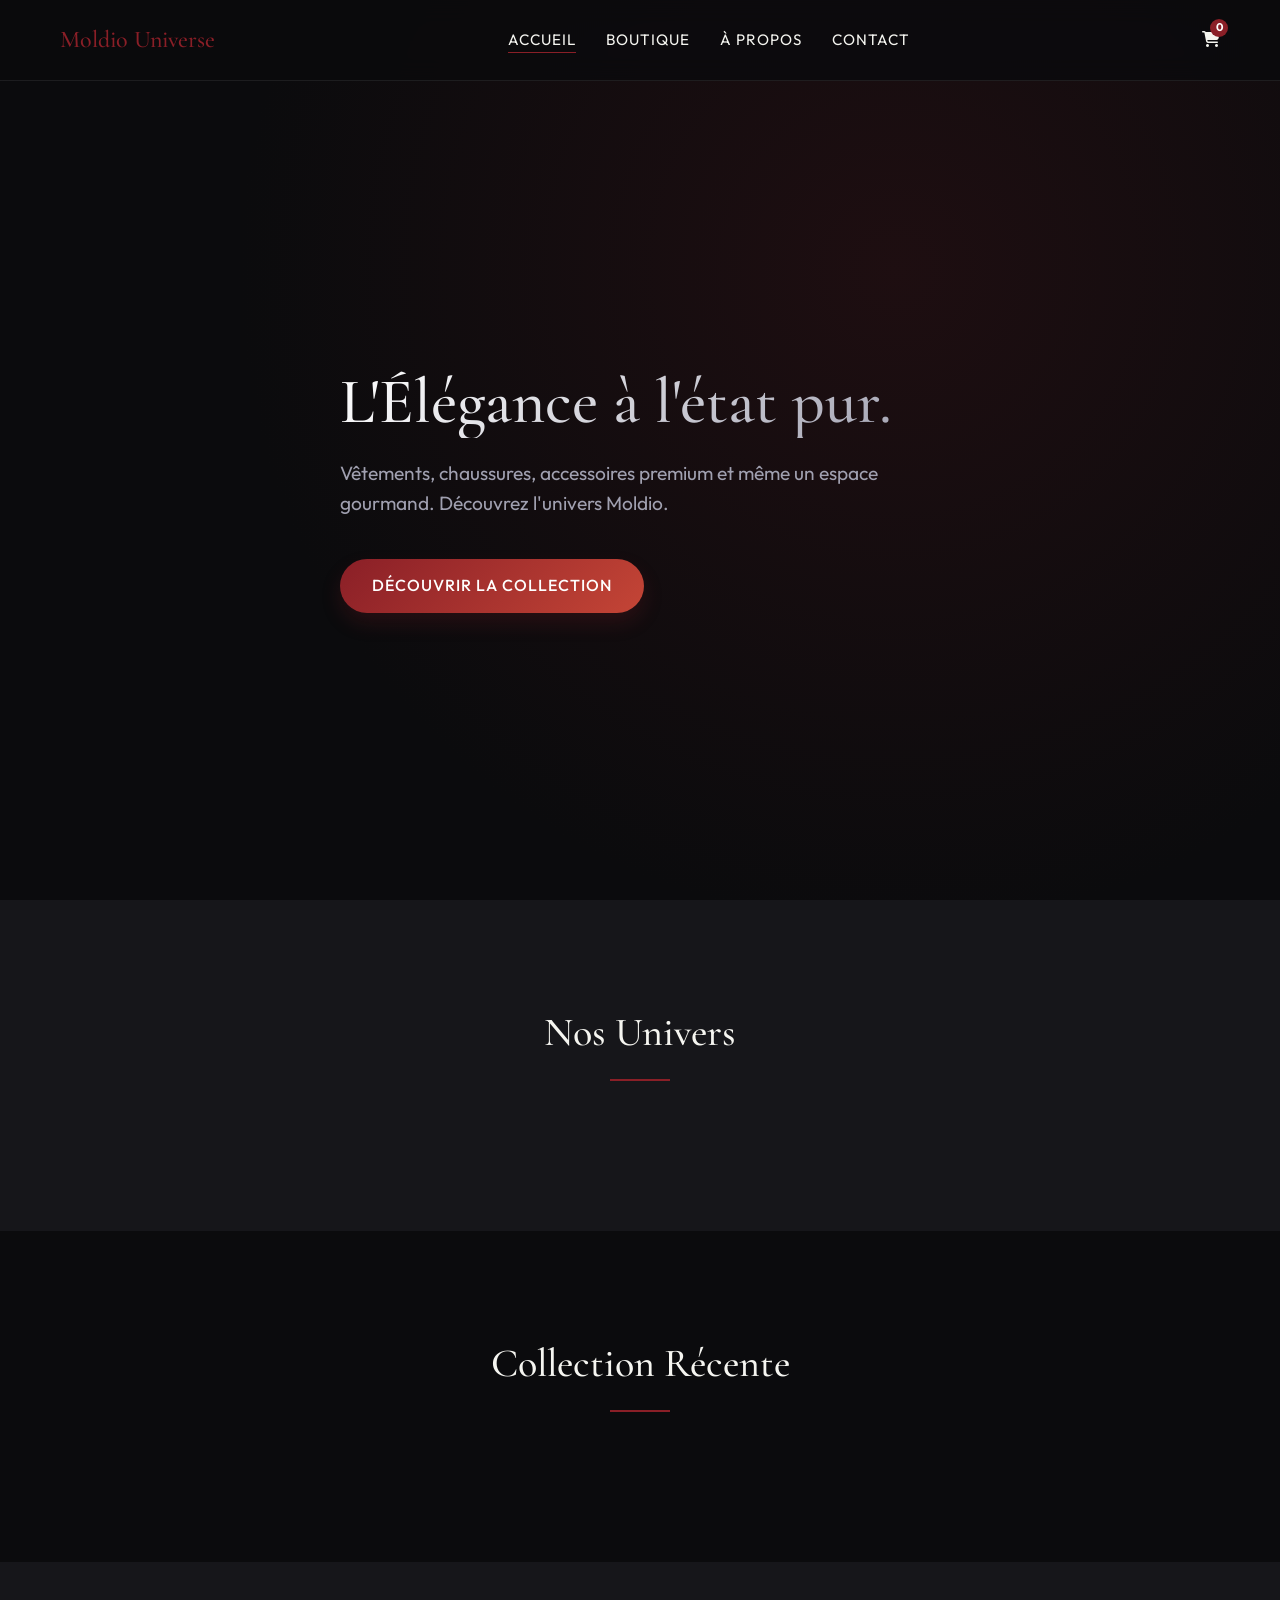
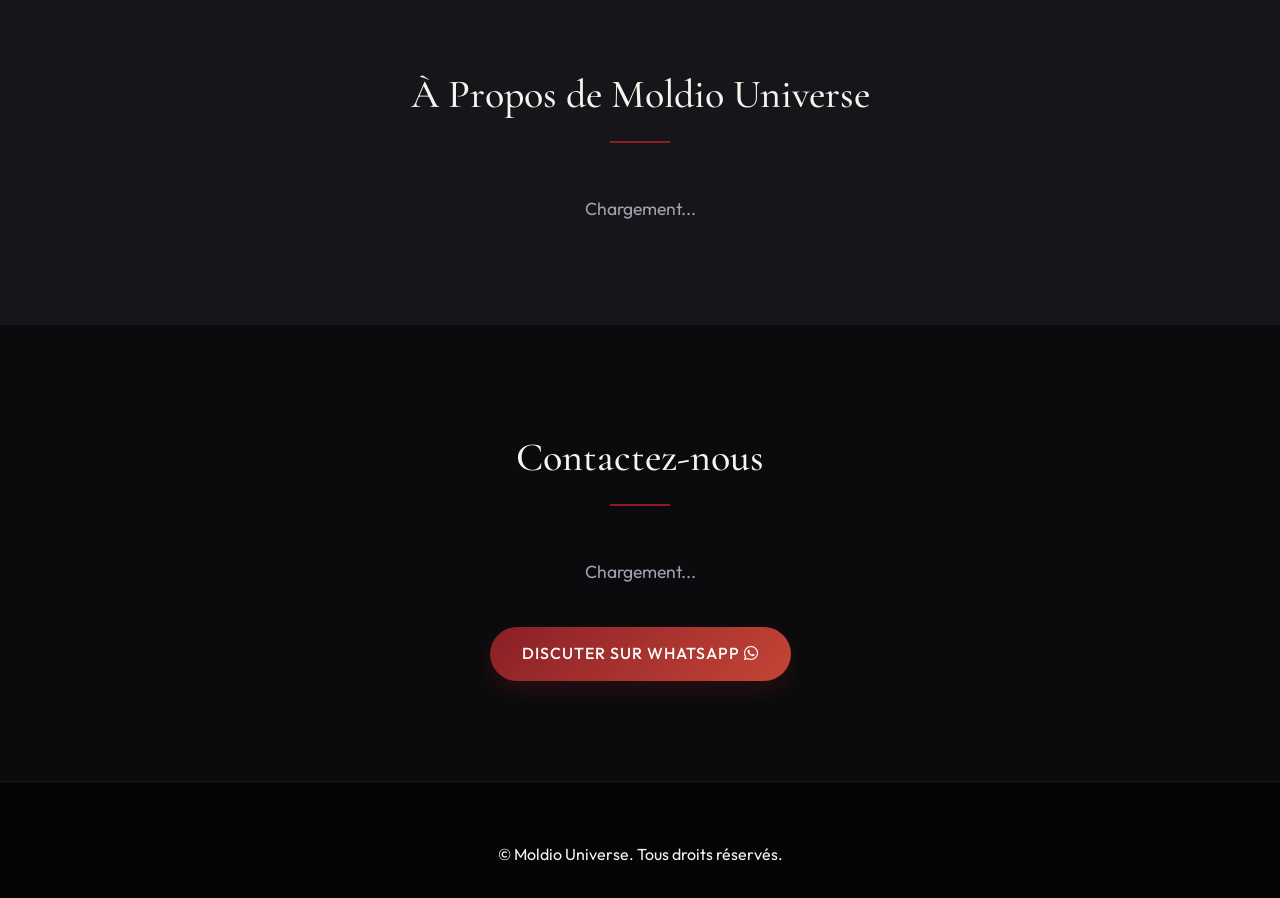
==== index.html @ be62b503 "Feature: Checkout modal with full details and cancel order logic" ====
<!DOCTYPE html>
<html lang="fr">
<head>
    <meta charset="UTF-8">
    <meta name="viewport" content="width=device-width, initial-scale=1.0">
    <title>Moldio Universe — Élégance & Style</title>
    
    <!-- Google Fonts -->
    <link rel="preconnect" href="https://fonts.googleapis.com">
    <link rel="preconnect" href="https://fonts.gstatic.com" crossorigin>
    <link href="https://fonts.googleapis.com/css2?family=Cormorant+Garamond:ital,wght@0,400;0,500;0,600;1,400&family=Outfit:wght@300;400;500;600&display=swap" rel="stylesheet">
    
    <!-- Font Awesome -->
    <link rel="stylesheet" href="https://cdnjs.cloudflare.com/ajax/libs/font-awesome/6.5.1/css/all.min.css">
    
    <!-- Custom CSS -->
    <link rel="stylesheet" href="css/style.css">
</head>
<body>

    <!-- Header & Navigation -->
    <header>
        <div class="container nav-container">
            <a href="#" class="logo-container">
                <!-- Fallback text si l'image ne charge pas -->
                <h2 style="color: var(--brand-primary); font-family: var(--font-serif);">Moldio Universe</h2>
            </a>
            
            <ul class="nav-links">
                <li><a href="#" class="active">Accueil</a></li>
                <li><a href="#shop">Boutique</a></li>
                <li><a href="#about">À Propos</a></li>
                <li><a href="#contact">Contact</a></li>
            </ul>

            <div class="nav-icons">
                <div class="cart-icon-wrapper" id="open-cart-btn">
                    <i class="fa-solid fa-cart-shopping"></i>
                    <span class="cart-badge" id="cart-count">0</span>
                </div>
            </div>
        </div>
    </header>

    <!-- Hero Section -->
    <section class="hero">
        <div class="container">
            <div class="hero-content fade-in">
                <h1 class="hero-title">L'Élégance à l'état pur.</h1>
                <p class="hero-subtitle">Vêtements, chaussures, accessoires premium et même un espace gourmand. Découvrez l'univers Moldio.</p>
                <a href="#shop" class="btn-primary">Découvrir la collection</a>
            </div>
        </div>
    </section>

    <!-- Categories Section -->
    <section class="categories">
        <div class="container">
            <h2 class="section-title">Nos Univers</h2>
            <div class="category-grid" id="category-grid">
                <!-- Injecté via JS -->
            </div>
        </div>
    </section>

    <!-- Products Section -->
    <section class="products-section" id="shop">
        <div class="container">
            <h2 class="section-title">Collection Récente</h2>
            <div class="product-grid" id="product-grid">
                <!-- Injecté via JS -->
            </div>
        </div>
    </section>

    <!-- Cart Slide Panel -->
    <div class="modal-overlay" id="cart-modal">
        <div class="cart-panel">
            <div class="cart-header">
                <h3>Votre Panier</h3>
                <button class="close-btn" id="close-cart-btn"><i class="fa-solid fa-xmark"></i></button>
            </div>
            
            <div class="cart-items" id="cart-items">
                <!-- Injecté via JS -->
            </div>

            <div class="cart-footer">
                <div class="promo-container">
                    <input type="text" id="promo-code" placeholder="Code promo">
                    <button class="btn-primary" id="apply-promo-btn" style="padding: 10px 15px; font-size: 0.8rem;">Appliquer</button>
                </div>
                <div class="cart-total">
                    <span>Total</span>
                    <span id="cart-total-price">0 FCFA</span>
                </div>
                
                <button class="btn-primary" id="checkout-btn" style="width: 100%;">Valider la commande</button>
            </div>
        </div>
    </div>

    <!-- Checkout Modal -->
    <div class="modal-overlay" id="checkout-modal">
        <div class="product-modal" style="max-width: 500px; padding: 30px;">
            <button class="close-btn" id="close-checkout-btn" style="position: absolute; top: 20px; right: 20px; z-index: 10;"><i class="fa-solid fa-xmark"></i></button>
            <h2 style="margin-bottom: 20px; font-family: var(--font-serif); color: var(--brand-primary);">Détails de Livraison</h2>
            
            <div style="margin-bottom: 15px;">
                <input type="text" id="client-name" placeholder="Votre Prénom et Nom *" style="width: 100%; margin-bottom: 15px; padding: 12px; background: rgba(255,255,255,0.05); border: 1px solid var(--glass-border); color: white; border-radius: 6px;" required>
                
                <input type="tel" id="client-phone" placeholder="Votre numéro de téléphone *" style="width: 100%; margin-bottom: 15px; padding: 12px; background: rgba(255,255,255,0.05); border: 1px solid var(--glass-border); color: white; border-radius: 6px;" required>
                
                <input type="text" id="client-address" placeholder="Adresse de livraison complète *" style="width: 100%; margin-bottom: 15px; padding: 12px; background: rgba(255,255,255,0.05); border: 1px solid var(--glass-border); color: white; border-radius: 6px;" required>
                
                <textarea id="client-notes" rows="3" placeholder="Commentaire facultatif (ex: taille, couleur, instruction de livraison...)" style="width: 100%; margin-bottom: 20px; padding: 12px; background: rgba(255,255,255,0.05); border: 1px solid var(--glass-border); color: white; border-radius: 6px;"></textarea>
            </div>

            <button class="btn-primary" id="confirm-checkout-btn" style="width: 100%;">Confirmer et ouvrir WhatsApp <i class="fa-brands fa-whatsapp"></i></button>
        </div>
    </div>

    <!-- Product Details Modal -->
    <div class="modal-overlay" id="product-detail-modal">
        <div class="product-modal">
            <button class="close-btn" id="close-product-btn" style="position: absolute; top: 20px; right: 20px; z-index: 10;"><i class="fa-solid fa-xmark"></i></button>
            
            <div class="pm-image">
                <img src="" id="pm-img" alt="Produit">
            </div>
            
            <div class="pm-details">
                <span class="pm-category" id="pm-category">Catégorie</span>
                <h2 class="pm-title" id="pm-title">Nom du produit</h2>
                <div class="pm-price" id="pm-price">0 FCFA</div>
                <p class="pm-desc" id="pm-desc">Description complète du produit...</p>
                
                <button class="btn-primary" id="pm-add-to-cart">Ajouter au panier</button>

                <div class="comments-section">
                    <h3>Commentaires (<span id="pm-comments-count">0</span>)</h3>
                    <div class="comment-form">
                        <input type="text" id="comment-author" placeholder="Votre nom">
                        <textarea id="comment-text" rows="3" placeholder="Laissez un avis sur ce produit..."></textarea>
                        <button class="btn-primary" id="submit-comment-btn" style="padding: 10px;">Envoyer</button>
                    </div>
                    <div class="comment-list" id="comment-list">
                        <!-- Injecté via JS -->
                    </div>
                </div>
            </div>
        </div>
    </div>

    <!-- About Section -->
    <section class="products-section" id="about" style="background-color: var(--bg-color-alt);">
        <div class="container">
            <h2 class="section-title">À Propos de Moldio Universe</h2>
            <div style="max-width: 800px; margin: 0 auto; text-align: center; color: var(--text-muted); font-size: 1.1rem; line-height: 1.8;" id="about-content">
                Chargement...
            </div>
        </div>
    </section>

    <!-- Contact Section -->
    <section class="products-section" id="contact">
        <div class="container">
            <h2 class="section-title">Contactez-nous</h2>
            <div style="max-width: 800px; margin: 0 auto; text-align: center; color: var(--text-muted); font-size: 1.1rem; line-height: 1.8;" id="contact-content">
                Chargement...
            </div>
            <div style="text-align: center; margin-top: 40px;">
                <a href="https://wa.me/221777528463" class="btn-primary">Discuter sur WhatsApp <i class="fa-brands fa-whatsapp"></i></a>
            </div>
        </div>
    </section>

    <footer>
        <div class="container">
            <p>&copy; <span id="year"></span> Moldio Universe. Tous droits réservés.</p>
        </div>
    </footer>

    <!-- Application Script -->
    <script type="module" src="js/app.js"></script>
</body>
</html>
---- css/style.css ----
:root {
  /* Colors */
  --bg-color: #0b0b0d; /* Very dark background */
  --bg-color-alt: #16161a;
  --text-main: #f5f5f0; /* Creamy white */
  --text-muted: #a0a0b0;
  
  /* Brand Colors from Logo */
  --brand-primary: #8a1f27; /* Burgundy */
  --brand-primary-light: #b02a35;
  --brand-accent: #c44536; /* Lighter red for contrast */
  
  /* UI Elements */
  --glass-bg: rgba(255, 255, 255, 0.03);
  --glass-border: rgba(255, 255, 255, 0.08);
  
  /* Typography */
  --font-sans: 'Outfit', sans-serif;
  --font-serif: 'Cormorant Garamond', serif;

  /* Spacing & Radii */
  --radius-sm: 8px;
  --radius-md: 16px;
  --radius-lg: 24px;
  --transition: all 0.3s cubic-bezier(0.25, 0.8, 0.25, 1);
}

* {
  margin: 0;
  padding: 0;
  box-sizing: border-box;
}

body {
  font-family: var(--font-sans);
  background-color: var(--bg-color);
  color: var(--text-main);
  line-height: 1.6;
  overflow-x: hidden;
}

h1, h2, h3, h4, h5, h6 {
  font-family: var(--font-serif);
  font-weight: 500;
}

a {
  color: inherit;
  text-decoration: none;
}

button {
  cursor: pointer;
  font-family: var(--font-sans);
  border: none;
  background: none;
  color: inherit;
}

/* --- Layout --- */
.container {
  max-width: 1200px;
  margin: 0 auto;
  padding: 0 20px;
}

/* --- Header / Nav --- */
header {
  position: fixed;
  top: 0;
  left: 0;
  width: 100%;
  z-index: 1000;
  background: rgba(11, 11, 13, 0.8);
  backdrop-filter: blur(12px);
  -webkit-backdrop-filter: blur(12px);
  border-bottom: 1px solid var(--glass-border);
  transition: var(--transition);
}

.nav-container {
  display: flex;
  justify-content: space-between;
  align-items: center;
  height: 80px;
}

.logo-container img {
  height: 50px;
  object-fit: contain;
}

.nav-links {
  display: flex;
  gap: 30px;
  list-style: none;
}

.nav-links a {
  font-size: 0.95rem;
  text-transform: uppercase;
  letter-spacing: 1px;
  position: relative;
  transition: var(--transition);
}

.nav-links a::after {
  content: '';
  position: absolute;
  bottom: -4px;
  left: 0;
  width: 0%;
  height: 1px;
  background-color: var(--brand-primary);
  transition: var(--transition);
}

.nav-links a:hover::after, .nav-links a.active::after {
  width: 100%;
}

.nav-icons {
  display: flex;
  gap: 20px;
  align-items: center;
}

.cart-icon-wrapper {
  position: relative;
  cursor: pointer;
}

.cart-badge {
  position: absolute;
  top: -8px;
  right: -8px;
  background: var(--brand-primary);
  color: white;
  font-size: 0.7rem;
  width: 18px;
  height: 18px;
  display: flex;
  align-items: center;
  justify-content: center;
  border-radius: 50%;
  font-weight: bold;
}

/* --- Hero Section --- */
.hero {
  min-height: 100vh;
  display: flex;
  align-items: center;
  position: relative;
  padding-top: 80px;
  background: radial-gradient(circle at 70% 30%, rgba(138, 31, 39, 0.15) 0%, rgba(11, 11, 13, 1) 60%);
}

.hero-content {
  max-width: 600px;
  z-index: 2;
}

.hero-title {
  font-size: 4rem;
  line-height: 1.1;
  margin-bottom: 20px;
  background: linear-gradient(135deg, #fff 0%, #a0a0b0 100%);
  -webkit-background-clip: text;
  -webkit-text-fill-color: transparent;
}

.hero-subtitle {
  font-size: 1.2rem;
  color: var(--text-muted);
  margin-bottom: 40px;
}

.btn-primary {
  background: linear-gradient(135deg, var(--brand-primary) 0%, var(--brand-accent) 100%);
  color: white;
  padding: 14px 32px;
  border-radius: 30px;
  font-size: 1rem;
  text-transform: uppercase;
  letter-spacing: 1px;
  font-weight: 500;
  transition: var(--transition);
  display: inline-block;
  box-shadow: 0 10px 20px rgba(138, 31, 39, 0.2);
}

.btn-primary:hover {
  transform: translateY(-3px);
  box-shadow: 0 15px 25px rgba(138, 31, 39, 0.4);
}

/* --- Categories --- */
.section-title {
  font-size: 2.5rem;
  text-align: center;
  margin-bottom: 50px;
  position: relative;
}

.section-title::after {
  content: '';
  display: block;
  width: 60px;
  height: 2px;
  background: var(--brand-primary);
  margin: 15px auto 0;
}

.categories {
  padding: 100px 0;
  background-color: var(--bg-color-alt);
}

.category-grid {
  display: grid;
  grid-template-columns: repeat(auto-fill, minmax(200px, 1fr));
  gap: 20px;
}

.category-card {
  background: var(--glass-bg);
  border: 1px solid var(--glass-border);
  border-radius: var(--radius-md);
  padding: 30px 20px;
  text-align: center;
  transition: var(--transition);
  cursor: pointer;
  backdrop-filter: blur(10px);
}

.category-card:hover {
  background: rgba(255, 255, 255, 0.08);
  transform: translateY(-5px);
  border-color: var(--brand-primary);
}

.category-icon {
  font-size: 2rem;
  color: var(--brand-primary-light);
  margin-bottom: 15px;
}

/* --- Products --- */
.products-section {
  padding: 100px 0;
}

.product-grid {
  display: grid;
  grid-template-columns: repeat(auto-fill, minmax(280px, 1fr));
  gap: 30px;
}

.product-card {
  background: var(--bg-color-alt);
  border-radius: var(--radius-md);
  overflow: hidden;
  transition: var(--transition);
  border: 1px solid transparent;
}

.product-card:hover {
  border-color: var(--glass-border);
  transform: translateY(-5px);
  box-shadow: 0 15px 30px rgba(0,0,0,0.5);
}

.product-img-wrapper {
  width: 100%;
  height: 350px;
  position: relative;
  overflow: hidden;
  background: #1a1a20;
}

.product-img {
  width: 100%;
  height: 100%;
  object-fit: cover;
  transition: transform 0.5s ease;
}

.product-card:hover .product-img {
  transform: scale(1.05);
}

.product-info {
  padding: 20px;
}

.product-category {
  font-size: 0.8rem;
  text-transform: uppercase;
  color: var(--brand-primary-light);
  letter-spacing: 1px;
  margin-bottom: 5px;
}

.product-name {
  font-size: 1.2rem;
  margin-bottom: 10px;
  white-space: nowrap;
  overflow: hidden;
  text-overflow: ellipsis;
}

.product-price {
  font-size: 1.3rem;
  font-weight: 600;
  color: white;
  margin-bottom: 15px;
}

.btn-outline {
  width: 100%;
  padding: 10px;
  border: 1px solid var(--brand-primary);
  color: white;
  border-radius: 30px;
  text-transform: uppercase;
  letter-spacing: 1px;
  font-size: 0.9rem;
  transition: var(--transition);
}

.btn-outline:hover {
  background: var(--brand-primary);
}

/* --- Modals (Cart & Product Details) --- */
.modal-overlay {
  position: fixed;
  top: 0;
  left: 0;
  width: 100%;
  height: 100%;
  background: rgba(0, 0, 0, 0.7);
  backdrop-filter: blur(5px);
  z-index: 2000;
  display: flex;
  justify-content: center;
  align-items: center;
  opacity: 0;
  pointer-events: none;
  transition: var(--transition);
}

.modal-overlay.active {
  opacity: 1;
  pointer-events: all;
}

/* Cart Panel (Slide from right) */
.cart-panel {
  position: absolute;
  top: 0;
  right: -400px;
  width: 400px;
  max-width: 100%;
  height: 100%;
  background: var(--bg-color-alt);
  border-left: 1px solid var(--glass-border);
  padding: 30px;
  display: flex;
  flex-direction: column;
  transition: transform 0.4s cubic-bezier(0.25, 0.8, 0.25, 1);
}

.modal-overlay.active .cart-panel {
  transform: translateX(-400px);
}

.cart-header {
  display: flex;
  justify-content: space-between;
  align-items: center;
  margin-bottom: 30px;
  border-bottom: 1px solid var(--glass-border);
  padding-bottom: 15px;
}

.close-btn {
  font-size: 1.5rem;
  color: var(--text-muted);
}

.close-btn:hover {
  color: white;
}

.cart-items {
  flex: 1;
  overflow-y: auto;
  display: flex;
  flex-direction: column;
  gap: 20px;
}

.cart-item {
  display: flex;
  gap: 15px;
  background: var(--glass-bg);
  padding: 10px;
  border-radius: var(--radius-sm);
}

.cart-item img {
  width: 70px;
  height: 70px;
  object-fit: cover;
  border-radius: 4px;
}

.cart-item-info {
  flex: 1;
}

.cart-item-title {
  font-size: 0.9rem;
  margin-bottom: 5px;
}

.cart-item-price {
  font-weight: bold;
  color: var(--brand-primary-light);
}

.cart-item-qty {
  display: flex;
  align-items: center;
  gap: 10px;
  margin-top: 5px;
}

.qty-btn {
  background: rgba(255,255,255,0.1);
  width: 24px;
  height: 24px;
  border-radius: 4px;
  display: flex;
  align-items: center;
  justify-content: center;
}

.cart-footer {
  margin-top: 20px;
  padding-top: 20px;
  border-top: 1px solid var(--glass-border);
}

.promo-container {
  display: flex;
  gap: 10px;
  margin-bottom: 20px;
}

.promo-container input {
  flex: 1;
  background: rgba(255,255,255,0.05);
  border: 1px solid var(--glass-border);
  color: white;
  padding: 10px;
  border-radius: var(--radius-sm);
  outline: none;
}

.cart-total {
  display: flex;
  justify-content: space-between;
  font-size: 1.2rem;
  font-weight: bold;
  margin-bottom: 20px;
}

/* Product Detail Modal */
.product-modal {
  background: var(--bg-color-alt);
  width: 90%;
  max-width: 900px;
  max-height: 90vh;
  border-radius: var(--radius-md);
  border: 1px solid var(--glass-border);
  display: flex;
  overflow: hidden;
  position: relative;
  transform: translateY(20px);
  transition: var(--transition);
}

.modal-overlay.active .product-modal {
  transform: translateY(0);
}

.pm-image {
  flex: 1;
  background: #111;
}

.pm-image img {
  width: 100%;
  height: 100%;
  object-fit: cover;
}

.pm-details {
  flex: 1;
  padding: 40px;
  overflow-y: auto;
  display: flex;
  flex-direction: column;
}

.pm-category {
  color: var(--brand-primary-light);
  font-size: 0.9rem;
  text-transform: uppercase;
  letter-spacing: 1px;
}

.pm-title {
  font-size: 2rem;
  margin: 10px 0 20px;
}

.pm-price {
  font-size: 1.5rem;
  font-weight: bold;
  margin-bottom: 30px;
}

.pm-desc {
  color: var(--text-muted);
  margin-bottom: 30px;
  line-height: 1.8;
}

/* Comments Section */
.comments-section {
  margin-top: 40px;
  border-top: 1px solid var(--glass-border);
  padding-top: 20px;
}

.comment-form {
  display: flex;
  flex-direction: column;
  gap: 10px;
  margin-bottom: 30px;
}

.comment-form input, .comment-form textarea {
  background: rgba(255,255,255,0.05);
  border: 1px solid var(--glass-border);
  color: white;
  padding: 12px;
  border-radius: var(--radius-sm);
  font-family: inherit;
  outline: none;
}

.comment-list {
  display: flex;
  flex-direction: column;
  gap: 15px;
}

.comment-card {
  background: rgba(255,255,255,0.02);
  padding: 15px;
  border-radius: var(--radius-sm);
}

.comment-author {
  font-weight: bold;
  font-size: 0.9rem;
  color: var(--brand-primary-light);
  margin-bottom: 5px;
}

.comment-text {
  font-size: 0.9rem;
  color: var(--text-muted);
}

/* Form Styles */
input, select, textarea {
  background: rgba(255,255,255,0.05);
  border: 1px solid var(--glass-border);
  color: white;
  padding: 12px;
  border-radius: var(--radius-sm);
  font-family: inherit;
  outline: none;
}
input:focus, select:focus, textarea:focus {
  border-color: var(--brand-primary);
}

/* Animations */
@keyframes fadeIn {
  from { opacity: 0; transform: translateY(20px); }
  to { opacity: 1; transform: translateY(0); }
}

.fade-in {
  animation: fadeIn 0.6s ease forwards;
}

/* Footer */
footer {
  background: #050505;
  padding: 60px 0 30px;
  text-align: center;
  border-top: 1px solid var(--glass-border);
}

/* Responsive */
@media (max-width: 768px) {
  .nav-links { display: none; } /* Add hamburger menu logic later */
  .hero-title { font-size: 2.5rem; }
  .product-modal { flex-direction: column; overflow-y: auto; }
  .pm-image { min-height: 300px; }
  .cart-panel { right: -100vw; width: 100vw; }
  .modal-overlay.active .cart-panel { transform: translateX(-100vw); }
}
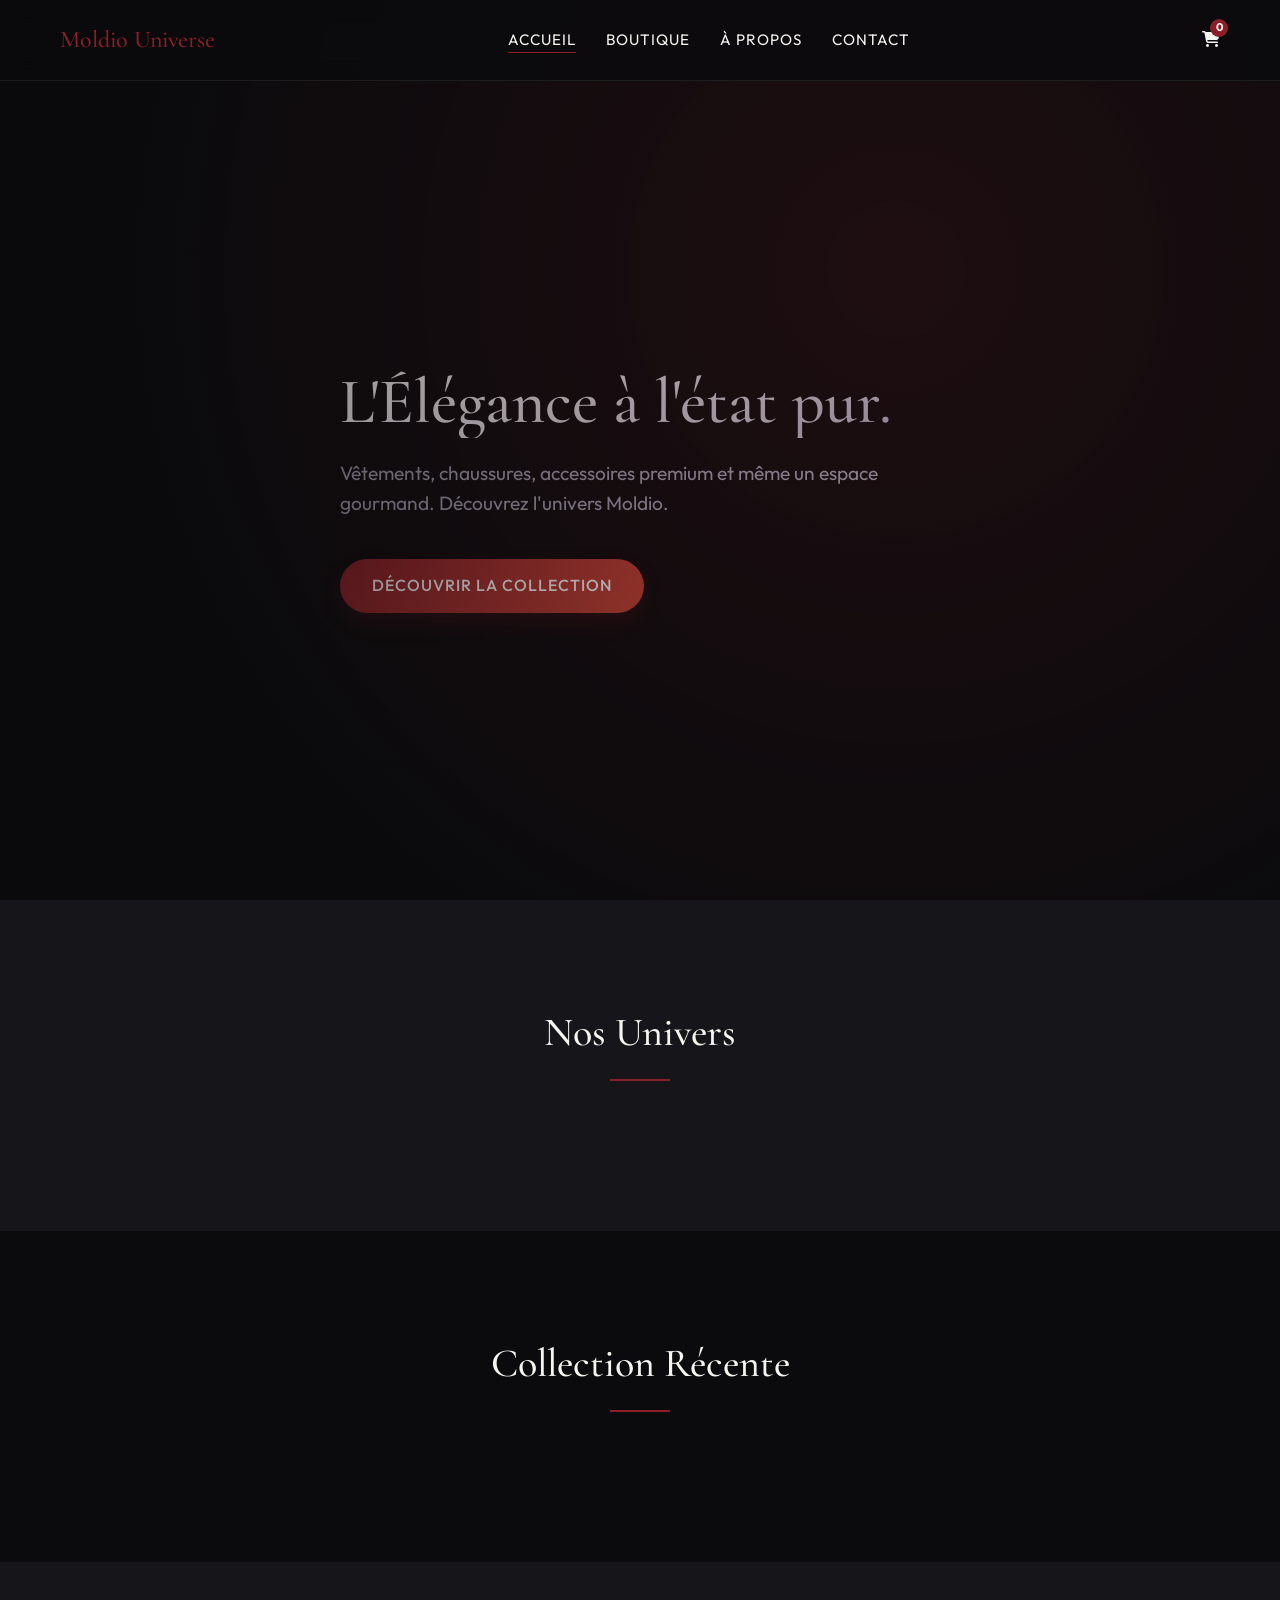
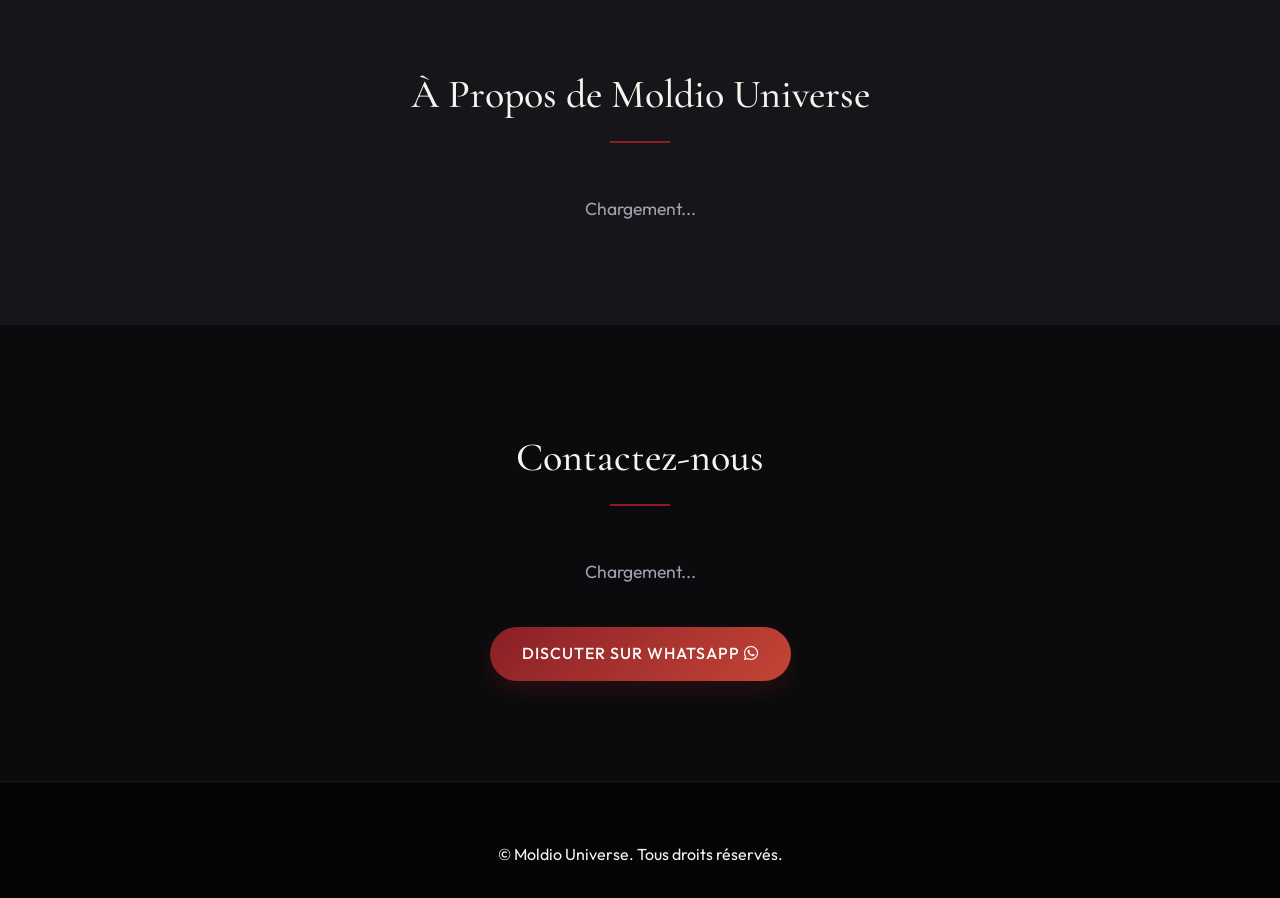
==== commit 800ec35c: "Feat: Add dynamic top bar, promo banner, and hero slider manageable via admin" ====
--- a/index.html
+++ b/index.html
@@ -18,6 +18,13 @@
 </head>
 <body>
 
+    <!-- Top Announcement Bar -->
+    <div class="top-bar" id="top-bar" style="display: none;">
+        <div class="container">
+            <p id="top-bar-text"></p>
+        </div>
+    </div>
+
     <!-- Header & Navigation -->
     <header>
         <div class="container nav-container">
@@ -42,8 +49,17 @@
         </div>
     </header>
 
+    <!-- Mobile Bottom Nav -->
+    <div class="mobile-bottom-nav">
+        <a href="#" class="active"><i class="fa-solid fa-house"></i> Accueil</a>
+        <a href="#shop"><i class="fa-solid fa-store"></i> Boutique</a>
+        <a href="#about"><i class="fa-solid fa-circle-info"></i> À Propos</a>
+        <a href="#contact"><i class="fa-solid fa-envelope"></i> Contact</a>
+    </div>
+
     <!-- Hero Section -->
-    <section class="hero">
+    <section class="hero" id="hero-section">
+        <div class="hero-bg-layer" id="hero-bg-layer"></div>
         <div class="container">
             <div class="hero-content fade-in">
                 <h1 class="hero-title">L'Élégance à l'état pur.</h1>
@@ -60,6 +76,15 @@
             <div class="category-grid" id="category-grid">
                 <!-- Injecté via JS -->
             </div>
+        </div>
+    </section>
+
+    <!-- Promo Banner Section -->
+    <section class="promo-banner-section" id="promo-banner-section" style="display: none; padding: 20px 0;">
+        <div class="container">
+            <a href="#" id="promo-banner-link">
+                <img id="promo-banner-img" src="" alt="Promotion" style="width: 100%; border-radius: 12px; object-fit: cover; max-height: 250px;">
+            </a>
         </div>
     </section>
 
@@ -102,21 +127,48 @@
 
     <!-- Checkout Modal -->
     <div class="modal-overlay" id="checkout-modal">
-        <div class="product-modal" style="max-width: 500px; padding: 30px;">
-            <button class="close-btn" id="close-checkout-btn" style="position: absolute; top: 20px; right: 20px; z-index: 10;"><i class="fa-solid fa-xmark"></i></button>
-            <h2 style="margin-bottom: 20px; font-family: var(--font-serif); color: var(--brand-primary);">Détails de Livraison</h2>
-            
-            <div style="margin-bottom: 15px;">
-                <input type="text" id="client-name" placeholder="Votre Prénom et Nom *" style="width: 100%; margin-bottom: 15px; padding: 12px; background: rgba(255,255,255,0.05); border: 1px solid var(--glass-border); color: white; border-radius: 6px;" required>
-                
-                <input type="tel" id="client-phone" placeholder="Votre numéro de téléphone *" style="width: 100%; margin-bottom: 15px; padding: 12px; background: rgba(255,255,255,0.05); border: 1px solid var(--glass-border); color: white; border-radius: 6px;" required>
-                
-                <input type="text" id="client-address" placeholder="Adresse de livraison complète *" style="width: 100%; margin-bottom: 15px; padding: 12px; background: rgba(255,255,255,0.05); border: 1px solid var(--glass-border); color: white; border-radius: 6px;" required>
-                
-                <textarea id="client-notes" rows="3" placeholder="Commentaire facultatif (ex: taille, couleur, instruction de livraison...)" style="width: 100%; margin-bottom: 20px; padding: 12px; background: rgba(255,255,255,0.05); border: 1px solid var(--glass-border); color: white; border-radius: 6px;"></textarea>
-            </div>
-
-            <button class="btn-primary" id="confirm-checkout-btn" style="width: 100%;">Confirmer et ouvrir WhatsApp <i class="fa-brands fa-whatsapp"></i></button>
+        <div class="checkout-modal-container">
+            <!-- Top Banner -->
+            <div class="cm-banner">
+                <button class="close-btn" id="close-checkout-btn"><i class="fa-solid fa-xmark"></i></button>
+                <div class="cm-icon-wrapper">
+                    <i class="fa-solid fa-box"></i>
+                </div>
+                <h2>Finaliser la commande</h2>
+                <p>Renseignez vos informations pour la livraison</p>
+            </div>
+            
+            <!-- Bottom Form -->
+            <div class="cm-form">
+                <div class="form-group cm-group">
+                    <label for="client-firstname"><i class="fa-solid fa-user"></i> Prénom</label>
+                    <input type="text" id="client-firstname" placeholder="Votre prénom" required>
+                </div>
+                
+                <div class="form-group cm-group">
+                    <label for="client-lastname"><i class="fa-solid fa-user"></i> Nom</label>
+                    <input type="text" id="client-lastname" placeholder="Votre nom de famille" required>
+                </div>
+                
+                <div class="form-group cm-group">
+                    <label for="client-phone"><i class="fa-solid fa-phone"></i> Numéro de téléphone</label>
+                    <input type="tel" id="client-phone" placeholder="+221 7X XXX XX XX" required>
+                </div>
+                
+                <div class="form-group cm-group">
+                    <label for="client-address"><i class="fa-solid fa-location-dot"></i> Adresse de livraison</label>
+                    <textarea id="client-address" rows="3" placeholder="Quartier, rue, point de repère..." required></textarea>
+                </div>
+                
+                <div class="form-group cm-group">
+                    <label for="client-notes"><i class="fa-regular fa-comment-dots"></i> Commentaire (Facultatif)</label>
+                    <textarea id="client-notes" rows="2" placeholder="Ex: Taille M, Couleur Rouge..."></textarea>
+                </div>
+
+                <button class="cm-submit-btn" id="confirm-checkout-btn">
+                    <i class="fa-brands fa-whatsapp"></i> Confirmer et envoyer sur WhatsApp
+                </button>
+            </div>
         </div>
     </div>
 
--- a/css/style.css
+++ b/css/style.css
@@ -146,6 +146,63 @@
   font-weight: bold;
 }
 
+@keyframes bump {
+  0% { transform: scale(1); }
+  50% { transform: scale(1.5); }
+  100% { transform: scale(1); }
+}
+
+.bump {
+  animation: bump 0.3s ease-out;
+}
+
+/* Toast Notification */
+.toast-container {
+  position: fixed;
+  bottom: 20px;
+  right: 20px;
+  z-index: 9999;
+  display: flex;
+  flex-direction: column;
+  gap: 10px;
+  pointer-events: none;
+}
+
+.toast {
+  background: var(--brand-primary);
+  color: white;
+  padding: 12px 20px;
+  border-radius: var(--radius-sm);
+  box-shadow: 0 5px 15px rgba(0,0,0,0.5);
+  display: flex;
+  align-items: center;
+  gap: 10px;
+  font-size: 0.95rem;
+  font-weight: 500;
+  animation: slideInRight 0.3s forwards, fadeOut 0.3s forwards 2.7s;
+}
+
+@keyframes slideInRight {
+  from { transform: translateX(100%); opacity: 0; }
+  to { transform: translateX(0); opacity: 1; }
+}
+
+@keyframes fadeOut {
+  to { opacity: 0; transform: translateY(-10px); }
+}
+
+/* --- Top Bar --- */
+.top-bar {
+  background: linear-gradient(90deg, var(--brand-primary) 0%, var(--brand-accent) 100%);
+  color: white;
+  text-align: center;
+  padding: 8px 15px;
+  font-size: 0.9rem;
+  font-weight: 500;
+  z-index: 1001;
+  position: relative;
+}
+
 /* --- Hero Section --- */
 .hero {
   min-height: 100vh;
@@ -153,7 +210,26 @@
   align-items: center;
   position: relative;
   padding-top: 80px;
-  background: radial-gradient(circle at 70% 30%, rgba(138, 31, 39, 0.15) 0%, rgba(11, 11, 13, 1) 60%);
+  background: var(--bg-color);
+  overflow: hidden;
+}
+
+.hero-bg-layer {
+  position: absolute;
+  inset: 0;
+  background-size: cover;
+  background-position: center;
+  background-repeat: no-repeat;
+  transition: background-image 1s ease-in-out;
+  opacity: 0.5;
+  z-index: 1;
+}
+
+.hero-bg-layer::after {
+  content: '';
+  position: absolute;
+  inset: 0;
+  background: radial-gradient(circle at 70% 30%, rgba(138, 31, 39, 0.3) 0%, rgba(11, 11, 13, 1) 70%);
 }
 
 .hero-content {
@@ -620,12 +696,229 @@
   border-top: 1px solid var(--glass-border);
 }
 
+/* Checkout Modal Redesign (Mockup Match - Site Colors) */
+.checkout-modal-container {
+  width: 90%;
+  max-width: 450px;
+  border-radius: 12px;
+  overflow: hidden;
+  box-shadow: 0 20px 40px rgba(0,0,0,0.8);
+  display: flex;
+  flex-direction: column;
+  transform: translateY(20px);
+  transition: var(--transition);
+  border: 1px solid var(--glass-border);
+}
+
+.modal-overlay.active .checkout-modal-container {
+  transform: translateY(0);
+}
+
+.cm-banner {
+  background: var(--bg-color-alt);
+  padding: 30px 20px;
+  text-align: center;
+  position: relative;
+  border-bottom: 1px solid var(--glass-border);
+}
+
+.cm-banner .close-btn {
+  position: absolute;
+  top: 15px;
+  right: 15px;
+  background: var(--glass-bg);
+  border: none;
+  border-radius: 50%;
+  width: 30px;
+  height: 30px;
+  display: flex;
+  align-items: center;
+  justify-content: center;
+  color: var(--text-muted);
+  cursor: pointer;
+  transition: var(--transition);
+}
+
+.cm-banner .close-btn:hover {
+  background: rgba(255, 255, 255, 0.1);
+  color: white;
+}
+
+.cm-icon-wrapper {
+  background: rgba(138, 31, 39, 0.15); /* Brand Primary with opacity */
+  width: 50px;
+  height: 50px;
+  border-radius: 50%;
+  display: flex;
+  align-items: center;
+  justify-content: center;
+  margin: 0 auto 15px;
+}
+
+.cm-icon-wrapper i {
+  color: var(--brand-primary-light);
+  font-size: 1.5rem;
+}
+
+.cm-banner h2 {
+  color: var(--text-main);
+  font-size: 1.4rem;
+  font-family: var(--font-sans);
+  font-weight: 700;
+  margin-bottom: 5px;
+}
+
+.cm-banner p {
+  color: var(--text-muted);
+  font-size: 0.85rem;
+}
+
+.cm-form {
+  background: var(--bg-color);
+  padding: 25px;
+  display: flex;
+  flex-direction: column;
+  gap: 15px;
+}
+
+.cm-group {
+  display: flex;
+  flex-direction: column;
+  gap: 6px;
+  text-align: left;
+}
+
+.cm-group label {
+  color: var(--brand-primary-light);
+  font-size: 0.85rem;
+  font-weight: 700;
+  display: flex;
+  align-items: center;
+}
+
+.cm-group label i {
+  margin-right: 8px;
+  font-size: 1rem;
+}
+
+.cm-group input, .cm-group textarea {
+  width: 100%;
+  background: var(--glass-bg);
+  border: 1px solid var(--glass-border);
+  color: var(--text-main);
+  padding: 12px 15px;
+  border-radius: 8px;
+  font-family: var(--font-sans);
+  font-size: 0.9rem;
+  transition: border-color 0.2s;
+  outline: none;
+}
+
+.cm-group input::placeholder, .cm-group textarea::placeholder {
+  color: #666;
+}
+
+.cm-group input:focus, .cm-group textarea:focus {
+  border-color: var(--brand-primary);
+  background: rgba(255,255,255,0.05);
+}
+
+.cm-submit-btn {
+  background: linear-gradient(135deg, var(--brand-primary) 0%, var(--brand-accent) 100%);
+  color: white;
+  border: none;
+  border-radius: 8px;
+  padding: 15px;
+  font-size: 1rem;
+  font-weight: 600;
+  display: flex;
+  align-items: center;
+  justify-content: center;
+  gap: 10px;
+  margin-top: 10px;
+  cursor: pointer;
+  transition: var(--transition);
+  width: 100%;
+  box-shadow: 0 5px 15px rgba(138, 31, 39, 0.2);
+}
+
+.cm-submit-btn:hover {
+  transform: translateY(-2px);
+  box-shadow: 0 8px 20px rgba(138, 31, 39, 0.4);
+}
+
+/* Mobile Bottom Nav */
+.mobile-bottom-nav {
+  display: none;
+}
+
 /* Responsive */
 @media (max-width: 768px) {
-  .nav-links { display: none; } /* Add hamburger menu logic later */
-  .hero-title { font-size: 2.5rem; }
-  .product-modal { flex-direction: column; overflow-y: auto; }
-  .pm-image { min-height: 300px; }
-  .cart-panel { right: -100vw; width: 100vw; }
+  .nav-links { display: none; }
+  header { padding: 5px 0; }
+  .nav-container { height: 60px; }
+  .logo-container h2 { font-size: 1.5rem; }
+  
+  .mobile-bottom-nav {
+    display: flex;
+    justify-content: space-around;
+    align-items: center;
+    position: fixed;
+    bottom: 0;
+    left: 0;
+    width: 100%;
+    background: rgba(11, 11, 13, 0.98);
+    backdrop-filter: blur(12px);
+    -webkit-backdrop-filter: blur(12px);
+    border-top: 1px solid var(--glass-border);
+    padding: 12px 0;
+    z-index: 1000;
+    padding-bottom: env(safe-area-inset-bottom, 12px);
+  }
+  
+  .mobile-bottom-nav a {
+    display: flex;
+    flex-direction: column;
+    align-items: center;
+    font-size: 0.7rem;
+    color: var(--text-muted);
+    gap: 4px;
+    text-transform: uppercase;
+    letter-spacing: 0.5px;
+  }
+  
+  .mobile-bottom-nav a.active, .mobile-bottom-nav a:hover {
+    color: var(--brand-primary-light);
+  }
+  
+  .mobile-bottom-nav a i {
+    font-size: 1.3rem;
+  }
+  
+  body { padding-bottom: 70px; }
+  
+  .hero { padding-top: 60px; }
+  .hero-title { font-size: 2.2rem; }
+  .hero-subtitle { font-size: 1rem; }
+  .section-title { font-size: 2rem; }
+  
+  .category-grid { grid-template-columns: repeat(auto-fill, minmax(140px, 1fr)); gap: 15px; }
+  .product-grid { grid-template-columns: repeat(auto-fill, minmax(160px, 1fr)); gap: 15px; }
+  .product-img-wrapper { height: 220px; }
+  
+  .product-modal { flex-direction: column; overflow-y: auto; max-width: 95%; padding: 20px;}
+  .pm-image { min-height: 250px; }
+  .pm-details { padding: 20px; }
+  .pm-title { font-size: 1.5rem; }
+  
+  .cart-panel { right: -100vw; width: 100vw; padding: 20px; border-left: none; }
   .modal-overlay.active .cart-panel { transform: translateX(-100vw); }
-}
+  
+  .toast-container { bottom: 85px; right: 10px; left: 10px; align-items: center; }
+  .toast { width: 100%; max-width: 350px; justify-content: center; animation: slideUpToast 0.3s forwards, fadeOut 0.3s forwards 2.7s; }
+  
+  @keyframes slideUpToast {
+    from { transform: translateY(100%); opacity: 0; }
+    to { transform: translateY(0); opacity: 1; }
+  }
+}
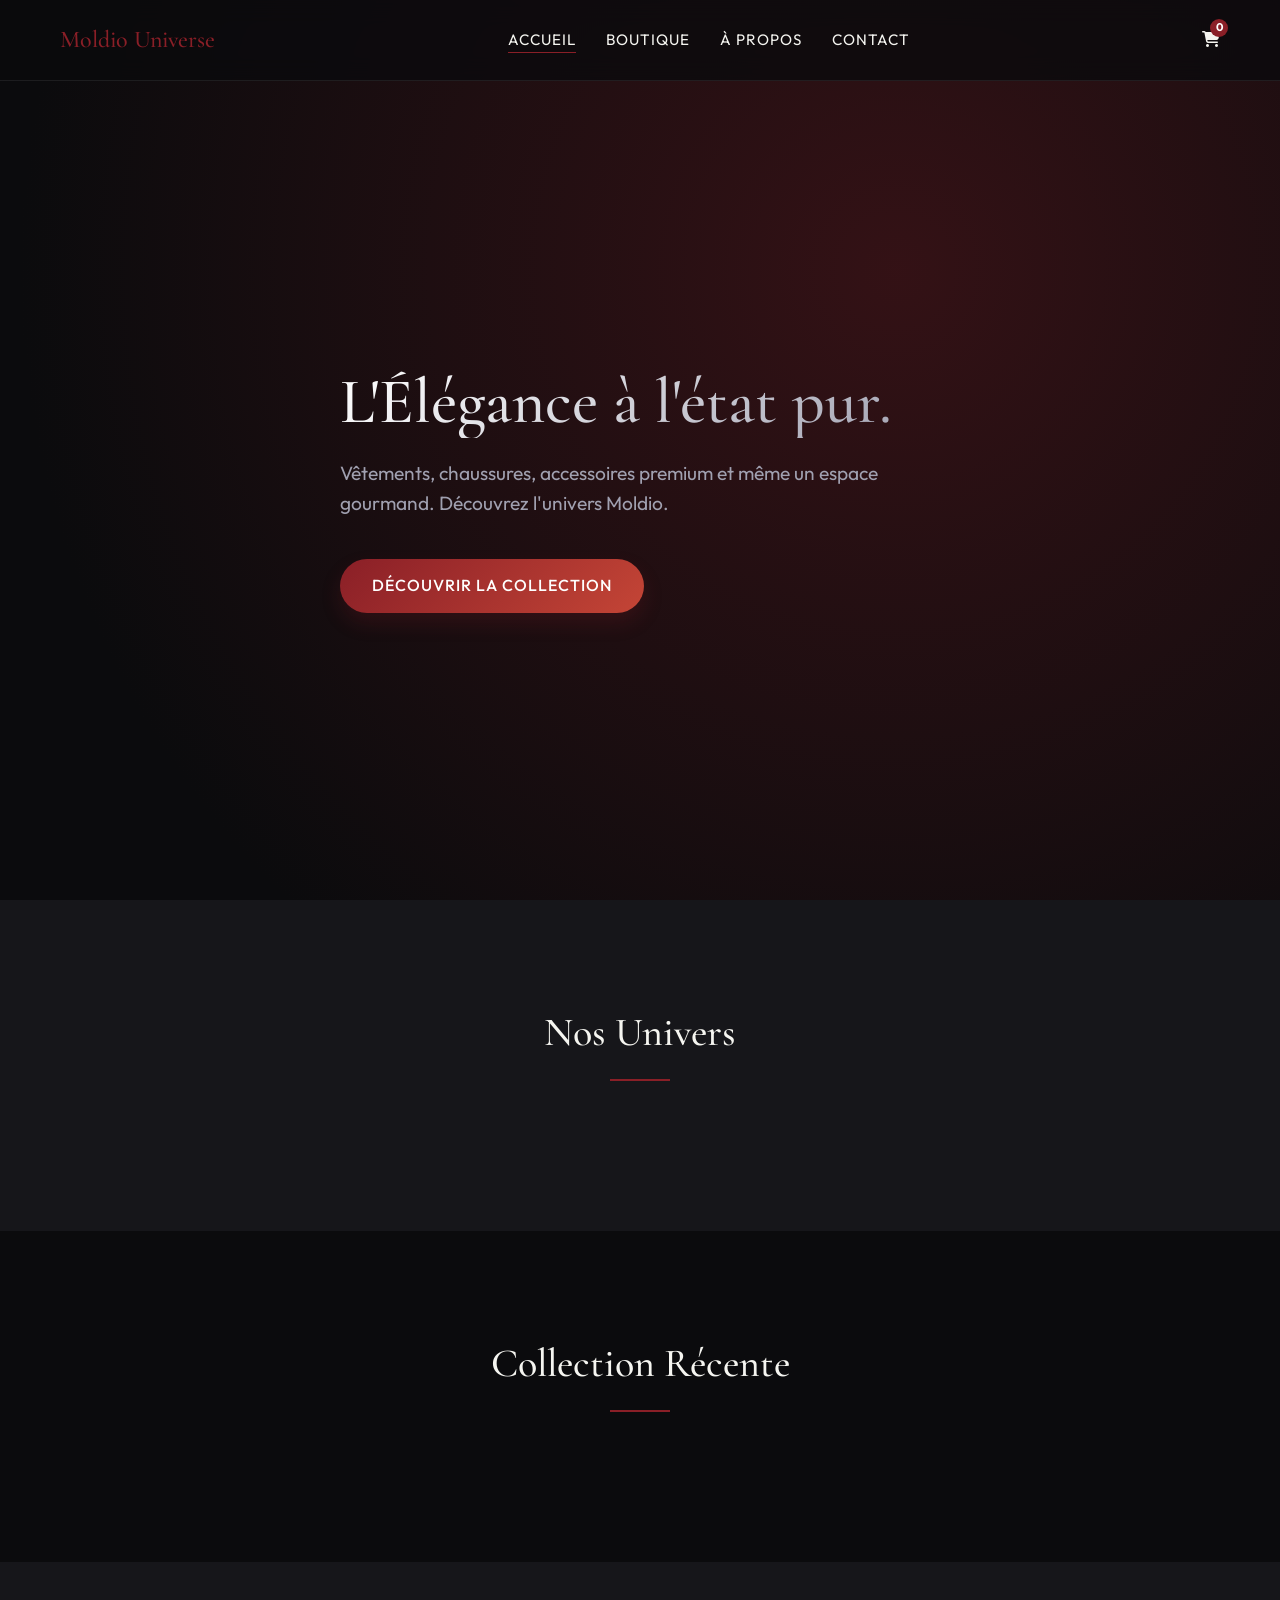
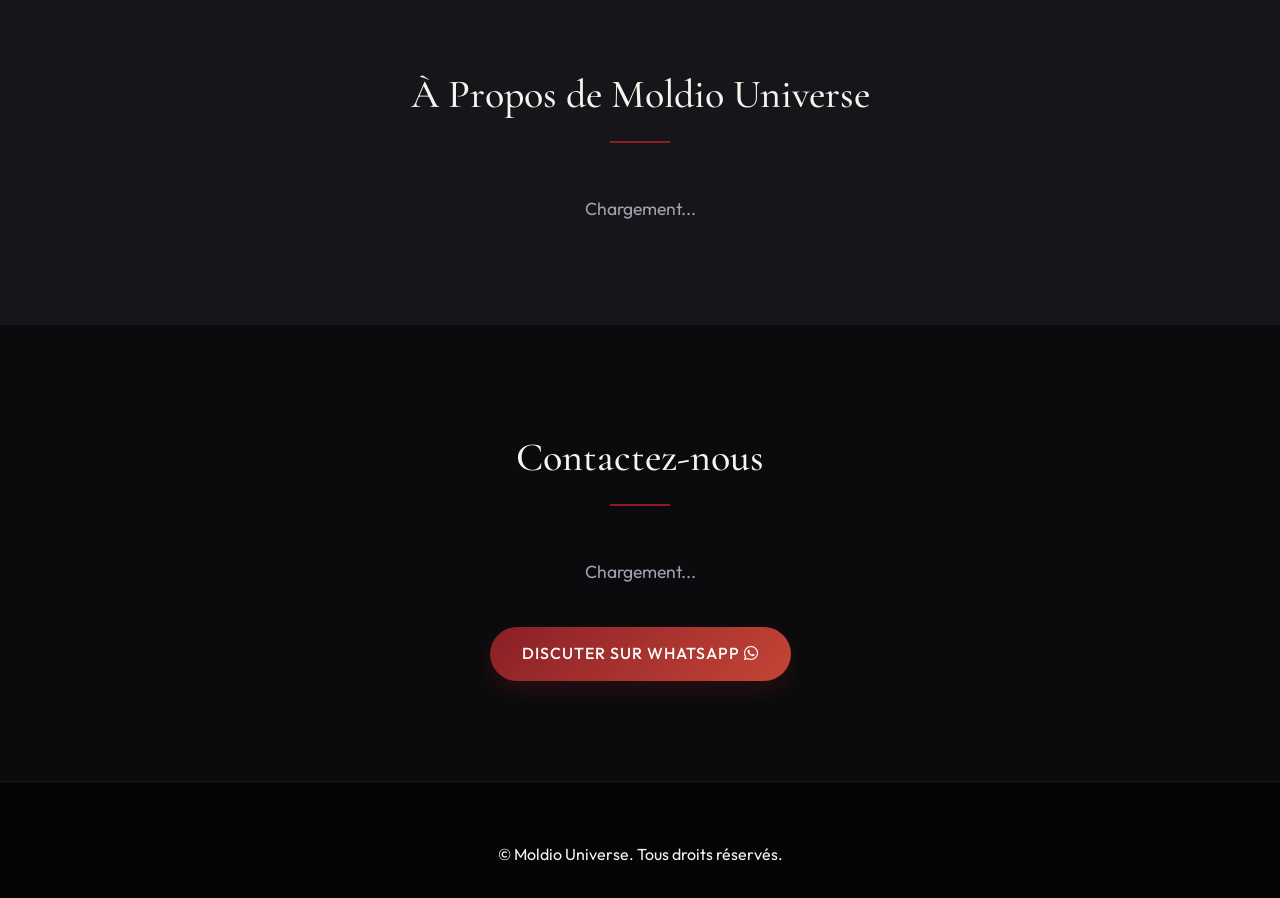
==== commit e53aa48c: "Fix: Move top bar inside header to make it sticky and avoid overlapping" ====
--- a/index.html
+++ b/index.html
@@ -18,15 +18,14 @@
 </head>
 <body>
 
-    <!-- Top Announcement Bar -->
-    <div class="top-bar" id="top-bar" style="display: none;">
-        <div class="container">
-            <p id="top-bar-text"></p>
-        </div>
-    </div>
-
     <!-- Header & Navigation -->
     <header>
+        <!-- Top Announcement Bar -->
+        <div class="top-bar" id="top-bar" style="display: none;">
+            <div class="container">
+                <p id="top-bar-text" style="margin: 0;"></p>
+            </div>
+        </div>
         <div class="container nav-container">
             <a href="#" class="logo-container">
                 <!-- Fallback text si l'image ne charge pas -->
--- a/css/style.css
+++ b/css/style.css
@@ -221,7 +221,7 @@
   background-position: center;
   background-repeat: no-repeat;
   transition: background-image 1s ease-in-out;
-  opacity: 0.5;
+  opacity: 0.8;
   z-index: 1;
 }
 
@@ -229,11 +229,12 @@
   content: '';
   position: absolute;
   inset: 0;
-  background: radial-gradient(circle at 70% 30%, rgba(138, 31, 39, 0.3) 0%, rgba(11, 11, 13, 1) 70%);
+  background: radial-gradient(circle at 70% 30%, rgba(138, 31, 39, 0.4) 0%, rgba(11, 11, 13, 0.7) 80%);
 }
 
 .hero-content {
   max-width: 600px;
+  position: relative;
   z-index: 2;
 }
 
@@ -700,8 +701,9 @@
 .checkout-modal-container {
   width: 90%;
   max-width: 450px;
+  max-height: 90vh;
+  overflow-y: auto;
   border-radius: 12px;
-  overflow: hidden;
   box-shadow: 0 20px 40px rgba(0,0,0,0.8);
   display: flex;
   flex-direction: column;
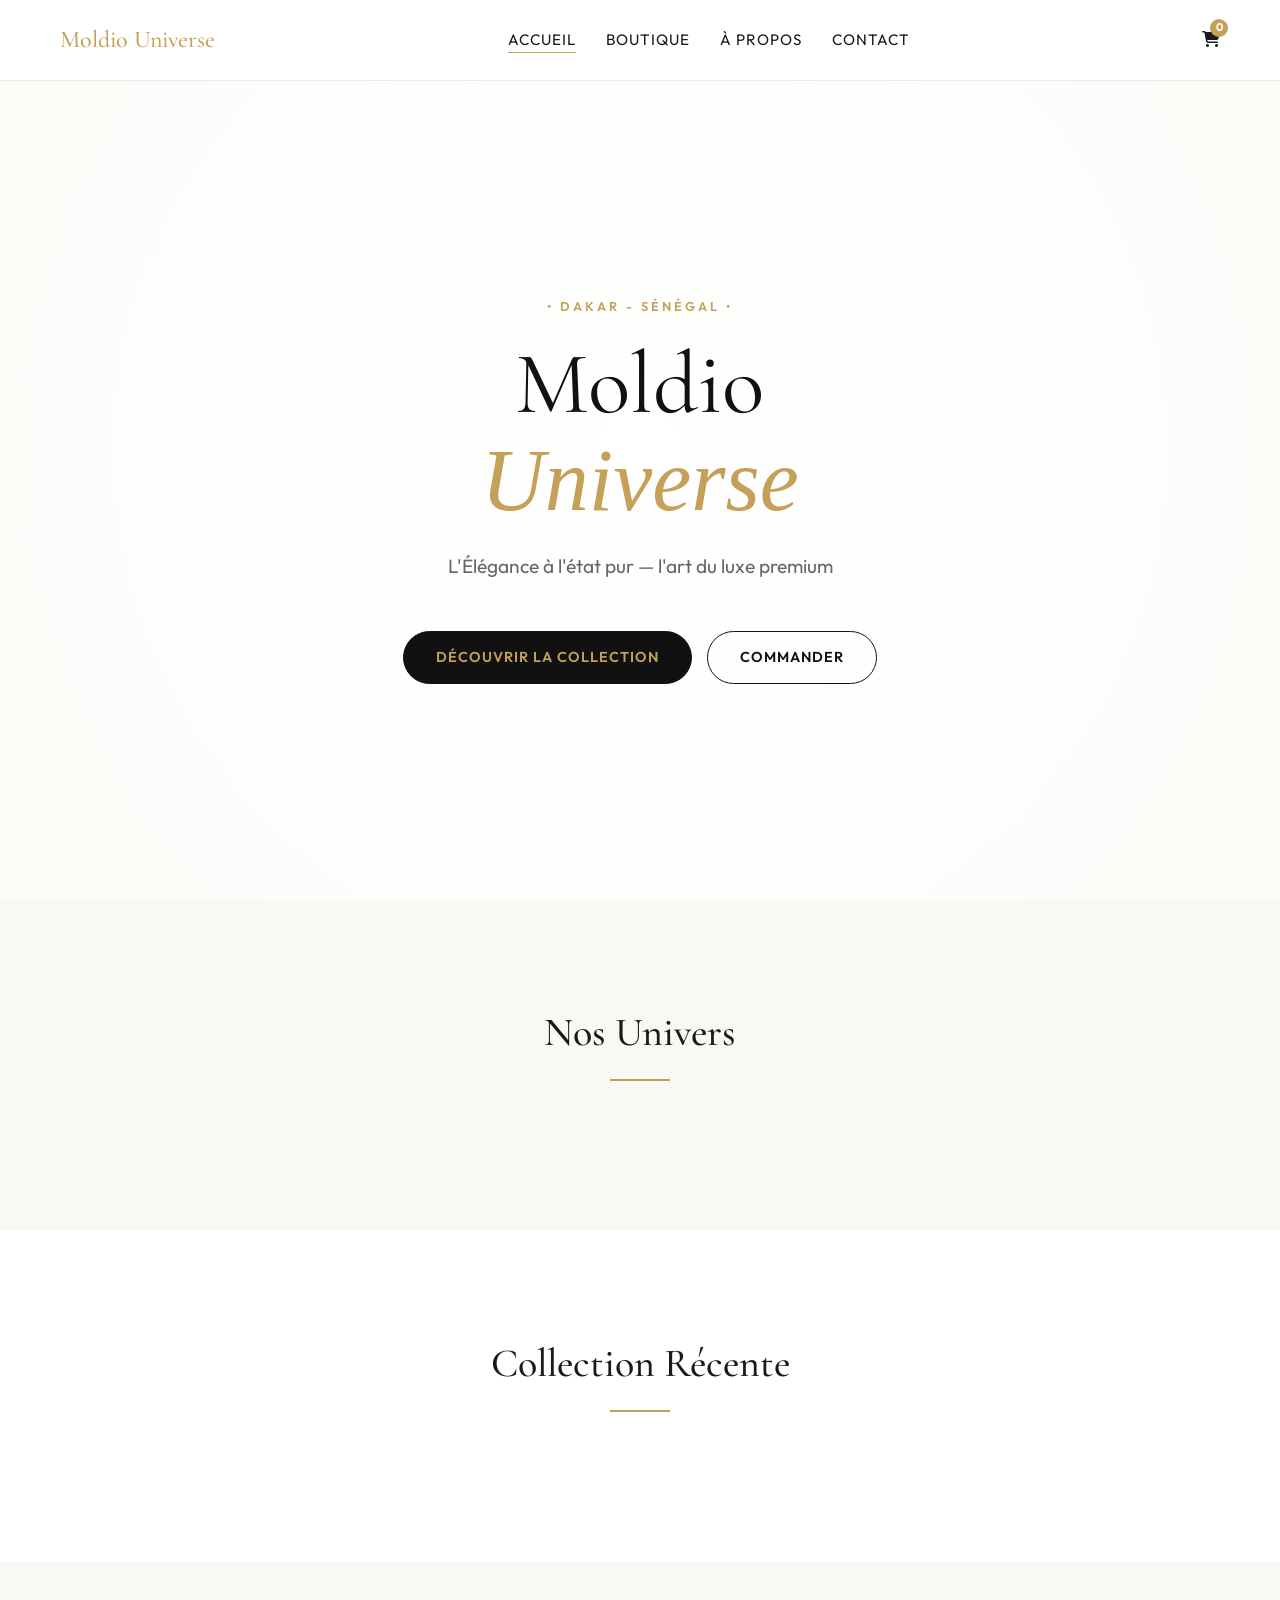
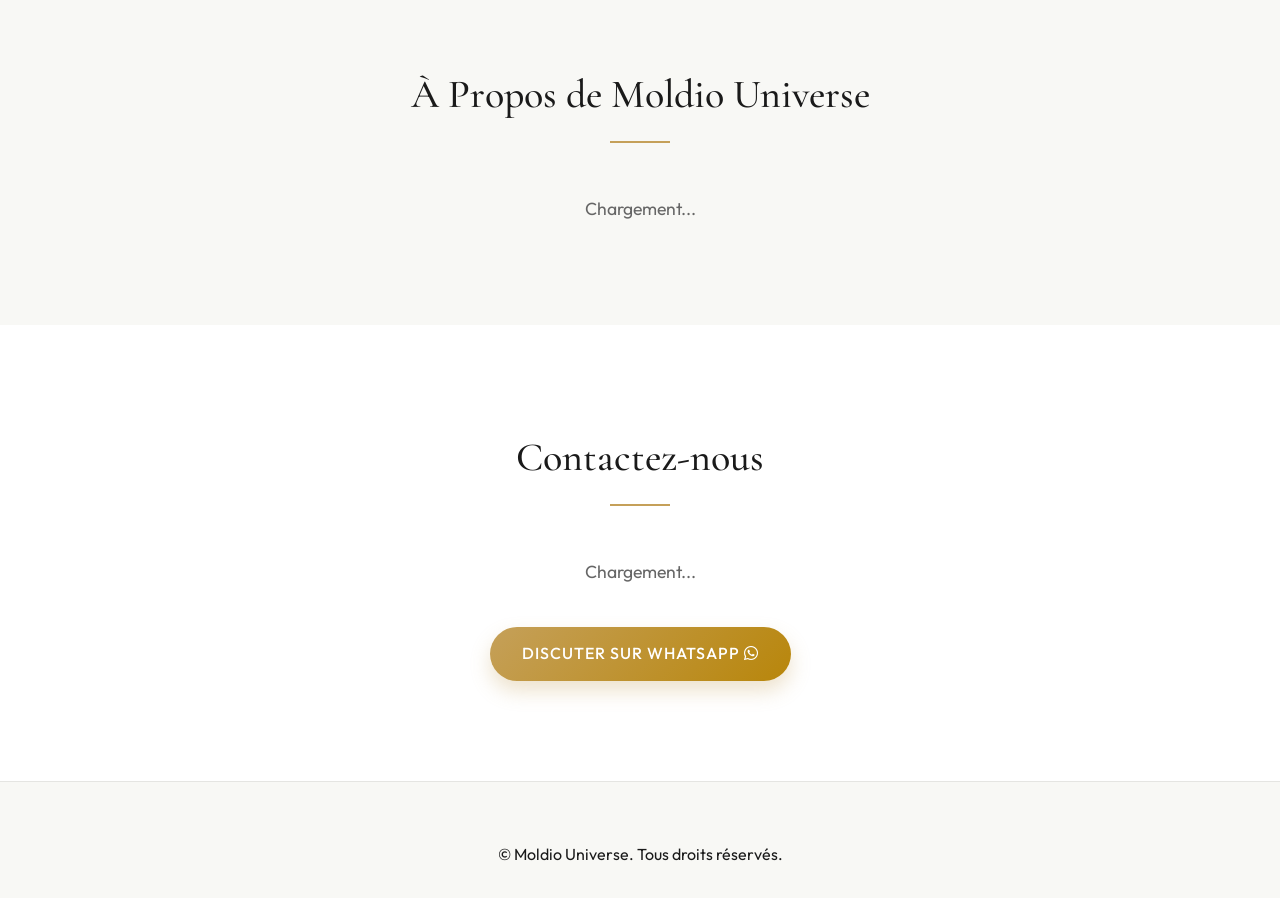
==== commit 0a794d89: "Feat: Redesign Hero section to match Maison Zale inspiration" ====
--- a/index.html
+++ b/index.html
@@ -59,11 +59,18 @@
     <!-- Hero Section -->
     <section class="hero" id="hero-section">
         <div class="hero-bg-layer" id="hero-bg-layer"></div>
-        <div class="container">
-            <div class="hero-content fade-in">
-                <h1 class="hero-title">L'Élégance à l'état pur.</h1>
-                <p class="hero-subtitle">Vêtements, chaussures, accessoires premium et même un espace gourmand. Découvrez l'univers Moldio.</p>
-                <a href="#shop" class="btn-primary">Découvrir la collection</a>
+        <div class="container" style="display: flex; justify-content: center; align-items: center; text-align: center; width: 100%;">
+            <div class="hero-content fade-in" style="display: flex; flex-direction: column; align-items: center; margin: 0 auto;">
+                <div class="hero-brand-top">• DAKAR - SÉNÉGAL •</div>
+                <h1 class="hero-title">
+                    <span class="title-dark">Moldio</span><br>
+                    <span class="title-gold">Universe</span>
+                </h1>
+                <p class="hero-subtitle">L'Élégance à l'état pur — l'art du luxe premium</p>
+                <div class="hero-actions" style="display: flex; gap: 15px; margin-top: 10px;">
+                    <a href="#shop" class="btn-dark">Découvrir la collection</a>
+                    <a href="#contact" class="btn-outline-dark">Commander</a>
+                </div>
             </div>
         </div>
     </section>
--- a/css/style.css
+++ b/css/style.css
@@ -1,18 +1,18 @@
 :root {
   /* Colors */
-  --bg-color: #0b0b0d; /* Very dark background */
-  --bg-color-alt: #16161a;
-  --text-main: #f5f5f0; /* Creamy white */
-  --text-muted: #a0a0b0;
-  
-  /* Brand Colors from Logo */
-  --brand-primary: #8a1f27; /* Burgundy */
-  --brand-primary-light: #b02a35;
-  --brand-accent: #c44536; /* Lighter red for contrast */
+  --bg-color: #ffffff; /* Pure white */
+  --bg-color-alt: #f8f8f5; /* Very light cream */
+  --text-main: #1a1a1a; /* Dark charcoal */
+  --text-muted: #666666; /* Medium gray */
+  
+  /* Brand Colors (Gold Theme) */
+  --brand-primary: #c5a059; /* Elegant Gold */
+  --brand-primary-light: #d4af37; /* Brighter gold */
+  --brand-accent: #b8860b; /* Darker gold */
   
   /* UI Elements */
-  --glass-bg: rgba(255, 255, 255, 0.03);
-  --glass-border: rgba(255, 255, 255, 0.08);
+  --glass-bg: rgba(0, 0, 0, 0.02);
+  --glass-border: rgba(0, 0, 0, 0.08);
   
   /* Typography */
   --font-sans: 'Outfit', sans-serif;
@@ -71,7 +71,7 @@
   left: 0;
   width: 100%;
   z-index: 1000;
-  background: rgba(11, 11, 13, 0.8);
+  background: rgba(255, 255, 255, 0.9);
   backdrop-filter: blur(12px);
   -webkit-backdrop-filter: blur(12px);
   border-bottom: 1px solid var(--glass-border);
@@ -195,12 +195,24 @@
 .top-bar {
   background: linear-gradient(90deg, var(--brand-primary) 0%, var(--brand-accent) 100%);
   color: white;
-  text-align: center;
   padding: 8px 15px;
   font-size: 0.9rem;
   font-weight: 500;
   z-index: 1001;
   position: relative;
+  overflow: hidden;
+  white-space: nowrap;
+}
+
+#top-bar-text {
+  display: inline-block;
+  padding-left: 100%;
+  animation: marquee 15s linear infinite;
+}
+
+@keyframes marquee {
+  0% { transform: translate(0, 0); }
+  100% { transform: translate(-100%, 0); }
 }
 
 /* --- Hero Section --- */
@@ -229,7 +241,7 @@
   content: '';
   position: absolute;
   inset: 0;
-  background: radial-gradient(circle at 70% 30%, rgba(138, 31, 39, 0.4) 0%, rgba(11, 11, 13, 0.7) 80%);
+  background: radial-gradient(circle at 50% 50%, rgba(255, 255, 255, 0.4) 0%, rgba(252, 250, 246, 0.95) 100%);
 }
 
 .hero-content {
@@ -239,12 +251,30 @@
 }
 
 .hero-title {
-  font-size: 4rem;
+  font-size: 5.5rem;
   line-height: 1.1;
   margin-bottom: 20px;
-  background: linear-gradient(135deg, #fff 0%, #a0a0b0 100%);
-  -webkit-background-clip: text;
-  -webkit-text-fill-color: transparent;
+  font-family: var(--font-serif);
+}
+
+.title-dark {
+  color: #111;
+  font-weight: 400;
+}
+
+.title-gold {
+  color: var(--brand-primary);
+  font-style: italic;
+  font-weight: 300;
+}
+
+.hero-brand-top {
+  color: var(--brand-primary);
+  font-size: 0.8rem;
+  letter-spacing: 3px;
+  text-transform: uppercase;
+  margin-bottom: 20px;
+  font-weight: 600;
 }
 
 .hero-subtitle {
@@ -264,7 +294,46 @@
   font-weight: 500;
   transition: var(--transition);
   display: inline-block;
-  box-shadow: 0 10px 20px rgba(138, 31, 39, 0.2);
+  box-shadow: 0 10px 20px rgba(197, 160, 89, 0.3); /* Gold shadow */
+}
+
+.btn-dark {
+  background: #111;
+  color: var(--brand-primary);
+  padding: 14px 32px;
+  border-radius: 30px;
+  font-size: 0.9rem;
+  text-transform: uppercase;
+  letter-spacing: 1px;
+  font-weight: 600;
+  transition: var(--transition);
+  display: inline-block;
+  border: 1px solid #111;
+}
+
+.btn-dark:hover {
+  background: var(--brand-primary);
+  color: #fff;
+  border-color: var(--brand-primary);
+}
+
+.btn-outline-dark {
+  background: transparent;
+  color: #111;
+  padding: 14px 32px;
+  border-radius: 30px;
+  font-size: 0.9rem;
+  text-transform: uppercase;
+  letter-spacing: 1px;
+  font-weight: 600;
+  transition: var(--transition);
+  display: inline-block;
+  border: 1px solid #111;
+}
+
+.btn-outline-dark:hover {
+  background: #111;
+  color: white;
 }
 
 .btn-primary:hover {
@@ -312,7 +381,7 @@
 }
 
 .category-card:hover {
-  background: rgba(255, 255, 255, 0.08);
+  background: rgba(0, 0, 0, 0.02);
   transform: translateY(-5px);
   border-color: var(--brand-primary);
 }
@@ -390,7 +459,7 @@
 .product-price {
   font-size: 1.3rem;
   font-weight: 600;
-  color: white;
+  color: var(--text-main);
   margin-bottom: 15px;
 }
 
@@ -398,7 +467,7 @@
   width: 100%;
   padding: 10px;
   border: 1px solid var(--brand-primary);
-  color: white;
+  color: var(--brand-primary);
   border-radius: 30px;
   text-transform: uppercase;
   letter-spacing: 1px;
@@ -408,6 +477,7 @@
 
 .btn-outline:hover {
   background: var(--brand-primary);
+  color: white;
 }
 
 /* --- Modals (Cart & Product Details) --- */
@@ -468,7 +538,7 @@
 }
 
 .close-btn:hover {
-  color: white;
+  color: var(--text-main);
 }
 
 .cart-items {
@@ -516,7 +586,7 @@
 }
 
 .qty-btn {
-  background: rgba(255,255,255,0.1);
+  background: rgba(0,0,0,0.05);
   width: 24px;
   height: 24px;
   border-radius: 4px;
@@ -539,9 +609,9 @@
 
 .promo-container input {
   flex: 1;
-  background: rgba(255,255,255,0.05);
+  background: rgba(0,0,0,0.03);
   border: 1px solid var(--glass-border);
-  color: white;
+  color: var(--text-main);
   padding: 10px;
   border-radius: var(--radius-sm);
   outline: none;
@@ -576,7 +646,7 @@
 
 .pm-image {
   flex: 1;
-  background: #111;
+  background: #f8f8f5;
 }
 
 .pm-image img {
@@ -632,9 +702,9 @@
 }
 
 .comment-form input, .comment-form textarea {
-  background: rgba(255,255,255,0.05);
+  background: rgba(0,0,0,0.03);
   border: 1px solid var(--glass-border);
-  color: white;
+  color: var(--text-main);
   padding: 12px;
   border-radius: var(--radius-sm);
   font-family: inherit;
@@ -667,9 +737,9 @@
 
 /* Form Styles */
 input, select, textarea {
-  background: rgba(255,255,255,0.05);
+  background: rgba(0,0,0,0.03);
   border: 1px solid var(--glass-border);
-  color: white;
+  color: var(--text-main);
   padding: 12px;
   border-radius: var(--radius-sm);
   font-family: inherit;
@@ -691,7 +761,7 @@
 
 /* Footer */
 footer {
-  background: #050505;
+  background: #f8f8f5;
   padding: 60px 0 30px;
   text-align: center;
   border-top: 1px solid var(--glass-border);
@@ -742,12 +812,12 @@
 }
 
 .cm-banner .close-btn:hover {
-  background: rgba(255, 255, 255, 0.1);
-  color: white;
+  background: rgba(0, 0, 0, 0.05);
+  color: var(--text-main);
 }
 
 .cm-icon-wrapper {
-  background: rgba(138, 31, 39, 0.15); /* Brand Primary with opacity */
+  background: rgba(197, 160, 89, 0.15); /* Gold Primary with opacity */
   width: 50px;
   height: 50px;
   border-radius: 50%;
@@ -841,12 +911,12 @@
   cursor: pointer;
   transition: var(--transition);
   width: 100%;
-  box-shadow: 0 5px 15px rgba(138, 31, 39, 0.2);
+  box-shadow: 0 5px 15px rgba(197, 160, 89, 0.2);
 }
 
 .cm-submit-btn:hover {
   transform: translateY(-2px);
-  box-shadow: 0 8px 20px rgba(138, 31, 39, 0.4);
+  box-shadow: 0 8px 20px rgba(197, 160, 89, 0.4);
 }
 
 /* Mobile Bottom Nav */
@@ -869,7 +939,7 @@
     bottom: 0;
     left: 0;
     width: 100%;
-    background: rgba(11, 11, 13, 0.98);
+    background: rgba(255, 255, 255, 0.98);
     backdrop-filter: blur(12px);
     -webkit-backdrop-filter: blur(12px);
     border-top: 1px solid var(--glass-border);
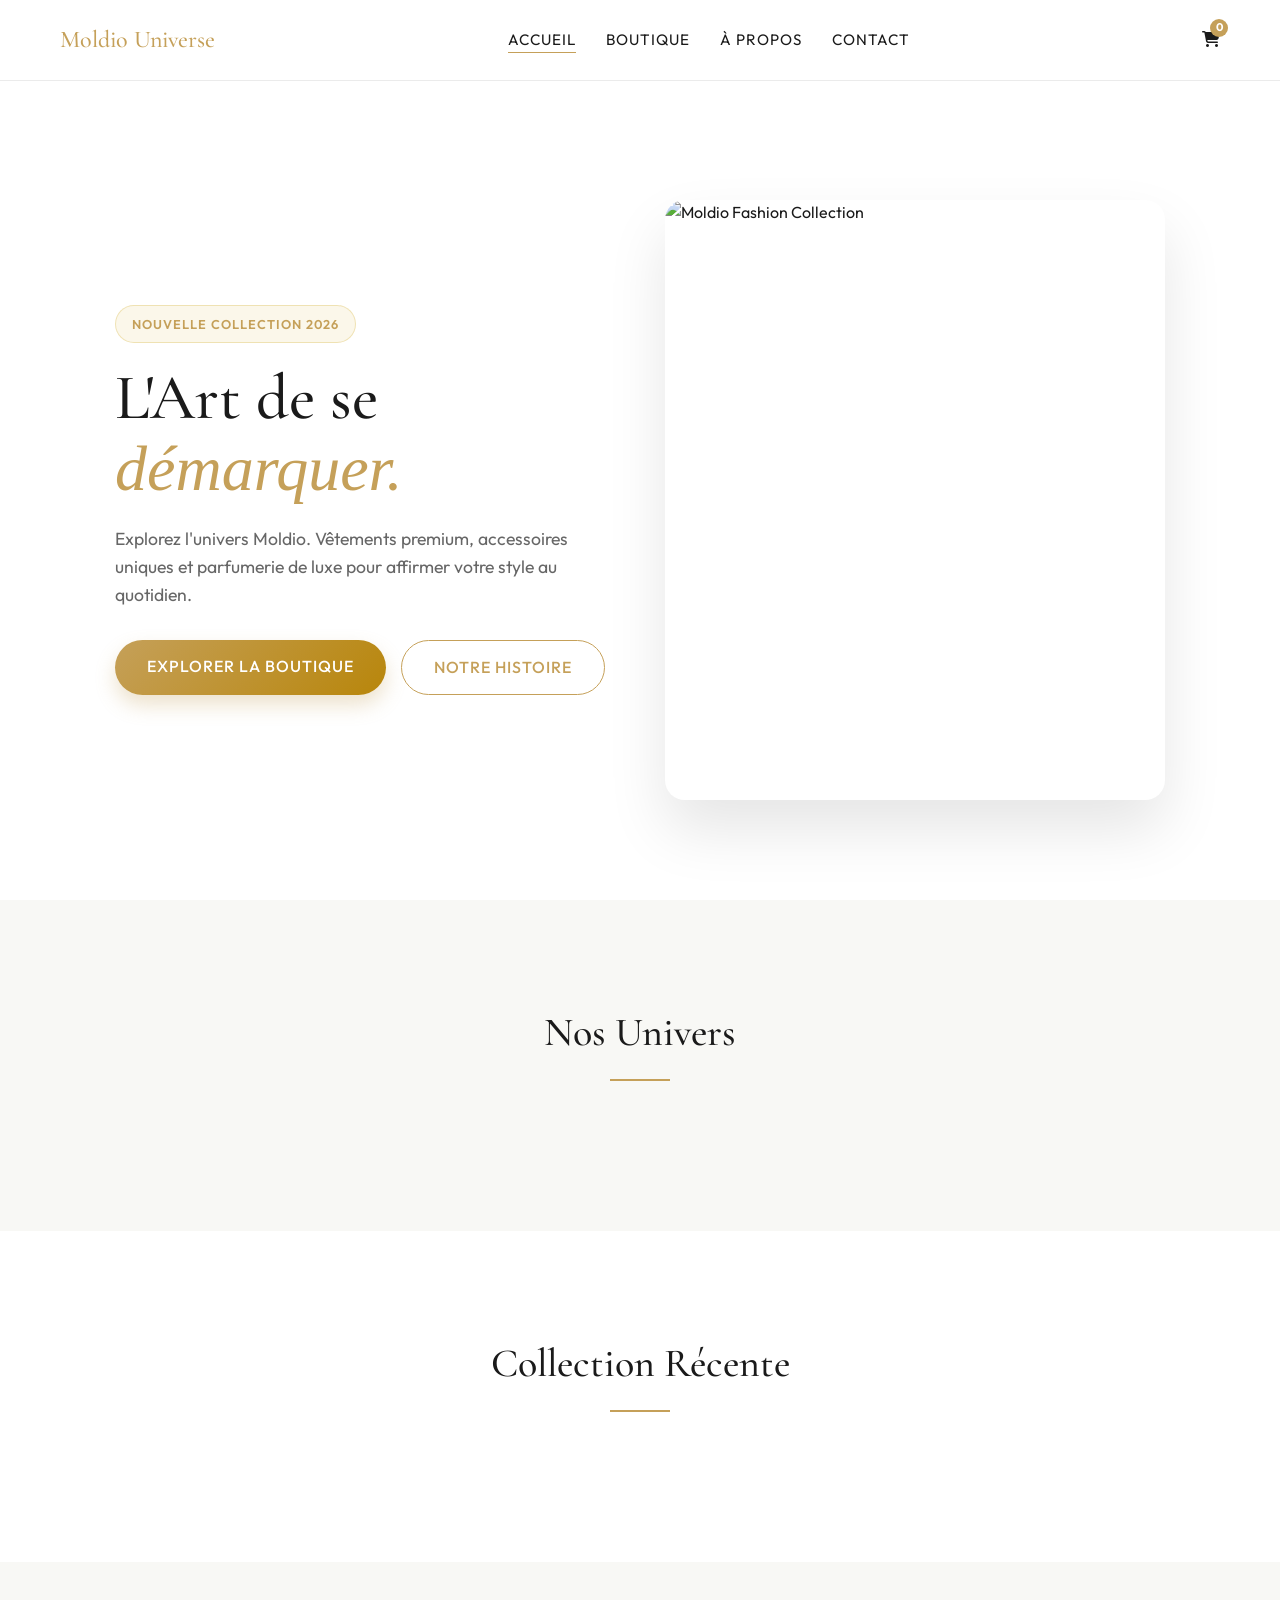
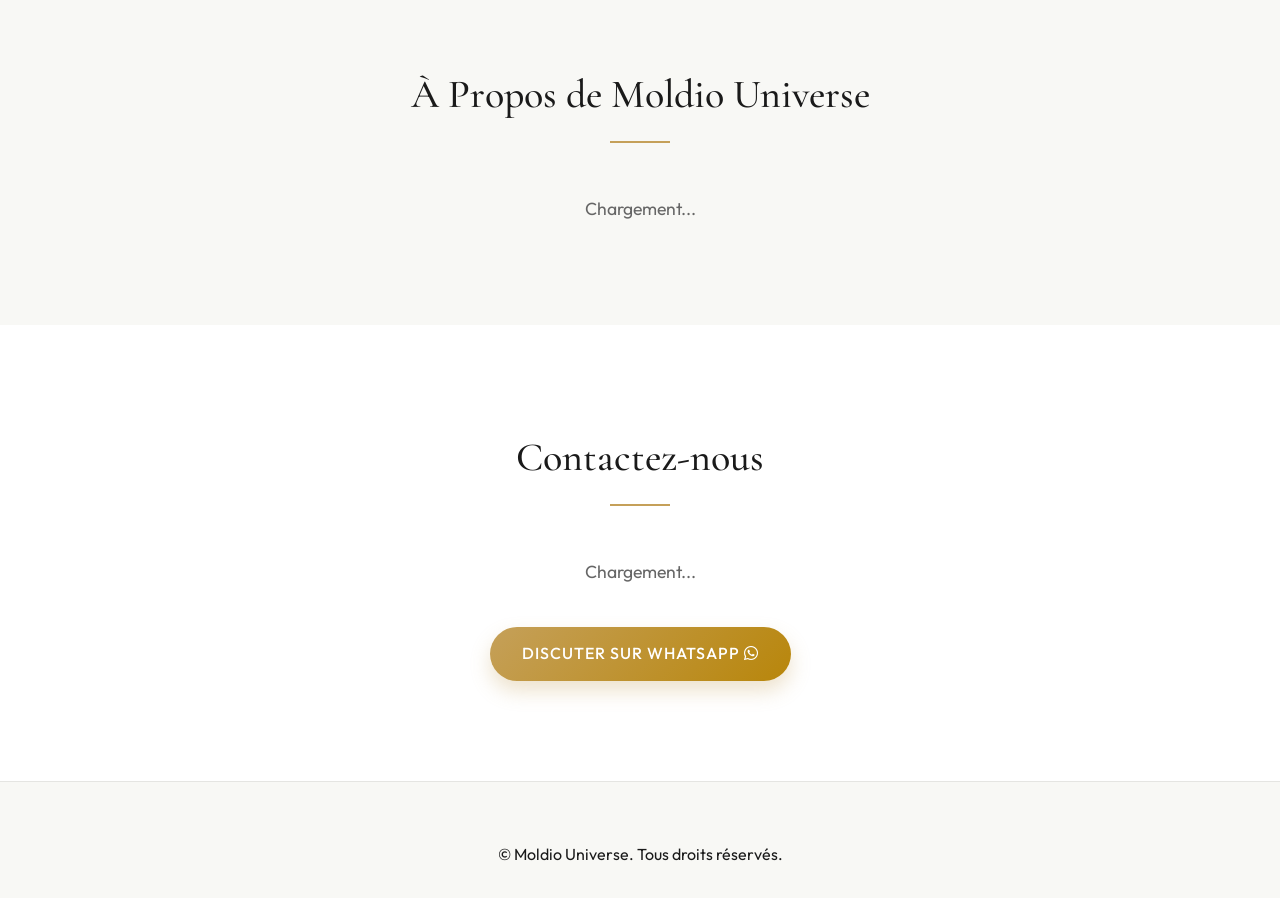
==== commit b3384167: "Feat: Modern split layout for Hero section" ====
--- a/index.html
+++ b/index.html
@@ -57,19 +57,20 @@
     </div>
 
     <!-- Hero Section -->
-    <section class="hero" id="hero-section">
-        <div class="hero-bg-layer" id="hero-bg-layer"></div>
-        <div class="container" style="display: flex; justify-content: center; align-items: center; text-align: center; width: 100%;">
-            <div class="hero-content fade-in" style="display: flex; flex-direction: column; align-items: center; margin: 0 auto;">
-                <div class="hero-brand-top">• DAKAR - SÉNÉGAL •</div>
-                <h1 class="hero-title">
-                    <span class="title-dark">Moldio</span><br>
-                    <span class="title-gold">Universe</span>
-                </h1>
-                <p class="hero-subtitle">L'Élégance à l'état pur — l'art du luxe premium</p>
-                <div class="hero-actions" style="display: flex; gap: 15px; margin-top: 10px;">
-                    <a href="#shop" class="btn-dark">Découvrir la collection</a>
-                    <a href="#contact" class="btn-outline-dark">Commander</a>
+    <section class="hero-modern" id="hero-section">
+        <div class="hero-split container">
+            <div class="hero-text-side fade-in">
+                <span class="hero-badge">Nouvelle Collection 2026</span>
+                <h1 class="hero-heading">L'Art de se<br><span class="highlight-gold">démarquer.</span></h1>
+                <p class="hero-desc">Explorez l'univers Moldio. Vêtements premium, accessoires uniques et parfumerie de luxe pour affirmer votre style au quotidien.</p>
+                <div class="hero-buttons">
+                    <a href="#shop" class="btn-primary">Explorer la boutique</a>
+                    <a href="#about" class="btn-outline-gold">Notre histoire</a>
+                </div>
+            </div>
+            <div class="hero-image-side fade-in" style="animation-delay: 0.2s;">
+                <div class="image-frame">
+                    <img src="https://images.unsplash.com/photo-1490481651871-ab68de25d43d?auto=format&fit=crop&w=800&q=80" alt="Moldio Fashion Collection">
                 </div>
             </div>
         </div>
--- a/css/style.css
+++ b/css/style.css
@@ -215,26 +215,140 @@
   100% { transform: translate(-100%, 0); }
 }
 
-/* --- Hero Section --- */
-.hero {
+/* --- Hero Modern Split Layout --- */
+.hero-modern {
   min-height: 100vh;
-  display: flex;
-  align-items: center;
+  padding-top: 100px; /* offset for header */
+  display: flex;
+  align-items: center;
+  background-color: var(--bg-color);
   position: relative;
-  padding-top: 80px;
-  background: var(--bg-color);
   overflow: hidden;
 }
 
-.hero-bg-layer {
-  position: absolute;
-  inset: 0;
-  background-size: cover;
-  background-position: center;
-  background-repeat: no-repeat;
-  transition: background-image 1s ease-in-out;
-  opacity: 0.8;
-  z-index: 1;
+.hero-split {
+  display: grid;
+  grid-template-columns: 1fr 1fr;
+  gap: 50px;
+  align-items: center;
+}
+
+@media (max-width: 900px) {
+  .hero-split {
+    grid-template-columns: 1fr;
+    text-align: center;
+    gap: 30px;
+    padding-top: 50px;
+    padding-bottom: 50px;
+  }
+}
+
+.hero-text-side {
+  display: flex;
+  flex-direction: column;
+  justify-content: center;
+  align-items: flex-start;
+  z-index: 2;
+}
+
+@media (max-width: 900px) {
+  .hero-text-side {
+    align-items: center;
+  }
+}
+
+.hero-badge {
+  background: rgba(212, 175, 55, 0.1);
+  color: var(--brand-primary);
+  padding: 8px 16px;
+  border-radius: 20px;
+  font-size: 0.8rem;
+  font-weight: 600;
+  text-transform: uppercase;
+  letter-spacing: 1px;
+  margin-bottom: 20px;
+  border: 1px solid rgba(212, 175, 55, 0.3);
+}
+
+.hero-heading {
+  font-size: clamp(3rem, 5vw, 5rem);
+  line-height: 1.1;
+  font-family: var(--font-serif);
+  color: var(--text-main);
+  margin-bottom: 20px;
+}
+
+.highlight-gold {
+  color: var(--brand-primary);
+  font-style: italic;
+}
+
+.hero-desc {
+  font-size: 1.1rem;
+  color: var(--text-muted);
+  line-height: 1.6;
+  margin-bottom: 30px;
+  max-width: 500px;
+}
+
+.hero-buttons {
+  display: flex;
+  gap: 15px;
+  flex-wrap: wrap;
+}
+
+@media (max-width: 900px) {
+  .hero-buttons {
+    justify-content: center;
+  }
+}
+
+.btn-outline-gold {
+  background: transparent;
+  color: var(--brand-primary);
+  padding: 14px 32px;
+  border-radius: 30px;
+  font-size: 1rem;
+  text-transform: uppercase;
+  letter-spacing: 1px;
+  font-weight: 500;
+  transition: var(--transition);
+  display: inline-block;
+  border: 1px solid var(--brand-primary);
+}
+
+.btn-outline-gold:hover {
+  background: var(--brand-primary);
+  color: white;
+}
+
+.hero-image-side {
+  position: relative;
+  display: flex;
+  justify-content: center;
+  align-items: center;
+}
+
+.image-frame {
+  position: relative;
+  width: 100%;
+  max-width: 500px;
+  height: 600px;
+  border-radius: 20px;
+  overflow: hidden;
+  box-shadow: 0 30px 60px rgba(0,0,0,0.1);
+}
+
+.image-frame img {
+  width: 100%;
+  height: 100%;
+  object-fit: cover;
+  transition: transform 0.7s ease;
+}
+
+.image-frame:hover img {
+  transform: scale(1.05);
+}  margin-bottom: 40px;
 }
 
 .hero-bg-layer::after {
